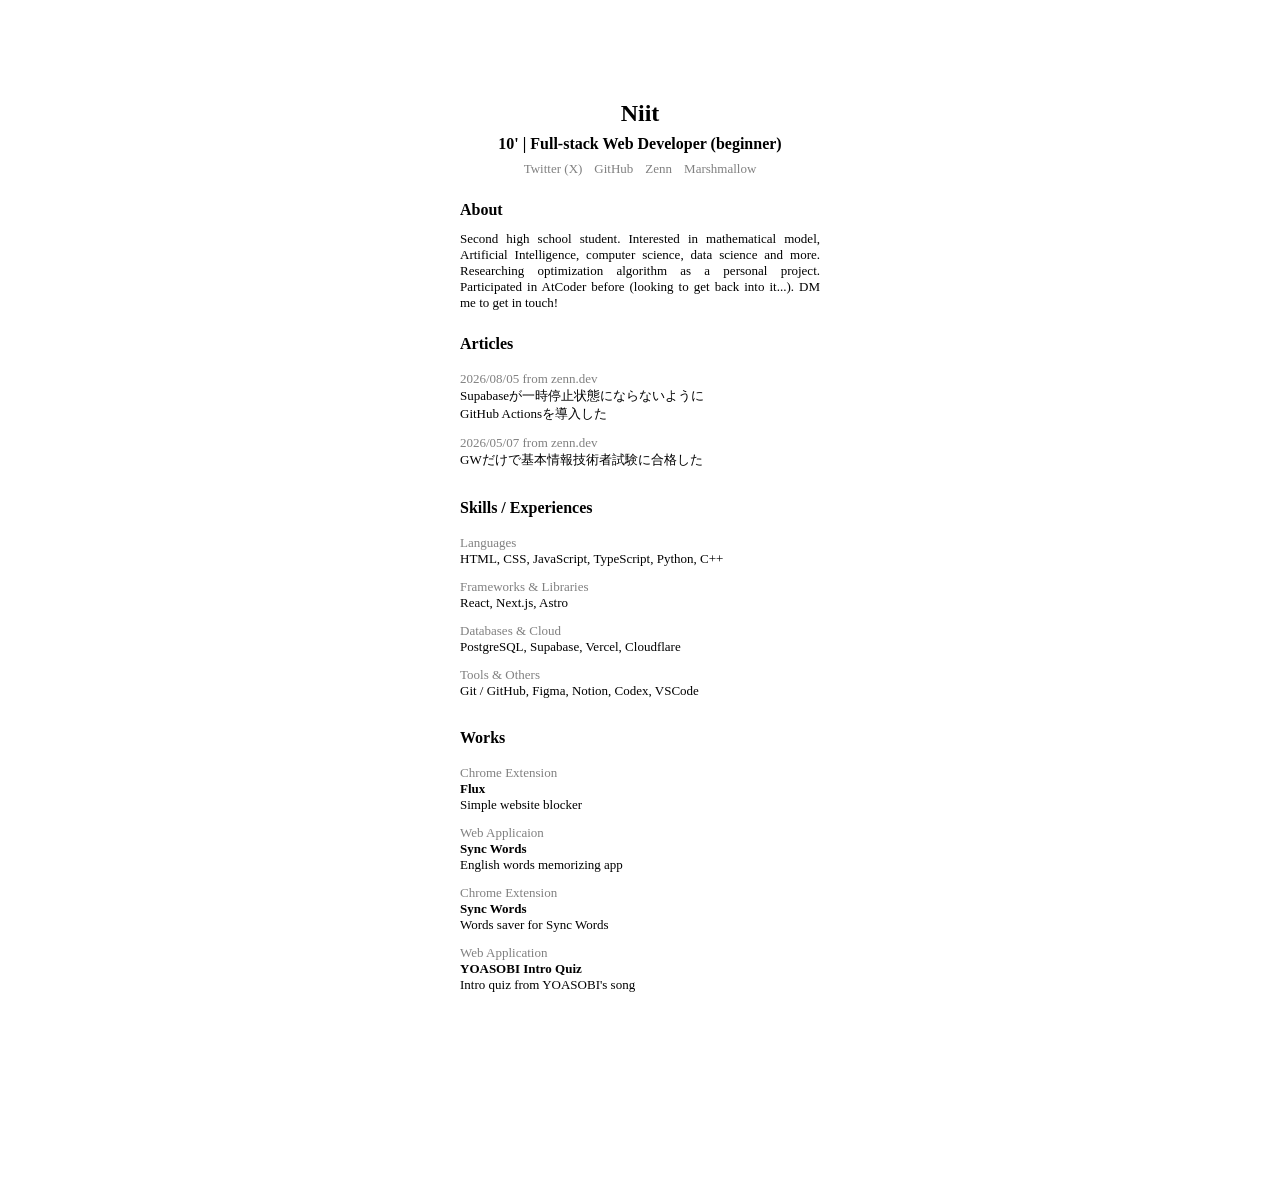
==== index.html @ b1760768 "260820" ====
<html>
  <head>
    <title>Niit</title>
    <link rel="stylesheet" href="style.css" />
  </head>
  <body>
    <header class="top">
      <h1>Niit</h1>
      <p><b>10' | Full-stack Web Developer (beginner)</b></p>
      <div class="links">
        <p><a href="https://x.com/Ni_devx">Twitter (X)</a></p>
        <p><a href="https://github.com/Ni-devx">GitHub</a></p>
        <p><a href="https://zenn.dev/ni_devx">Zenn</a></p>
        <p>
          <a href="https://marshmallow-qa.com/d8e3mbnfw29evbx">Marshmallow</a>
        </p>
      </div>
    </header>

    <section class="about">
      <h2>About</h2>
      <p>
        Second high school student. Interested in mathematical model, Artificial
        Intelligence, computer science, data science and more. Researching
        optimization algorithm as a personal project. Participated in AtCoder
        before (looking to get back into it...). DM me to get in touch!
      </p>
    </section>

    <section class="articles">
      <h2>Articles</h2>
      <a
        href="https://zenn.dev/ni_devx/articles/502c1e03f8a2c4"
        class="article"
      >
        <p class="date">2026/08/05 from zenn.dev</p>
        <p class="title">
          Supabaseが一時停止状態にならないように<br />GitHub Actionsを導入した
        </p>
      </a>
      <a
        href="https://zenn.dev/ni_devx/articles/502c1e03f8a2c4"
        class="article"
      >
        <p class="date">2026/05/07 from zenn.dev</p>
        <p class="title">GWだけで基本情報技術者試験に合格した</p>
      </a>
    </section>

    <section class="skills">
      <h2>Skills / Experiences</h2>
      <div class="group">
        <p class="kind">Languages</p>
        <p class="list">HTML, CSS, JavaScript, TypeScript, Python, C++</p>
      </div>
      <div class="group">
        <p class="kind">Frameworks & Libraries</p>
        <p class="list">React, Next.js, Astro</p>
      </div>
      <div class="group">
        <p class="kind">Databases & Cloud</p>
        <p class="list">PostgreSQL, Supabase, Vercel, Cloudflare</p>
      </div>
      <div class="group">
        <p class="kind">Tools & Others</p>
        <p class="list">Git / GitHub, Figma, Notion, Codex, VSCode</p>
      </div>
    </section>

    <section class="works">
      <h2>Works</h2>
      <a
        href="https://chromewebstore.google.com/detail/flux-web%E3%82%B5%E3%82%A4%E3%83%88%E3%83%96%E3%83%AD%E3%83%83%E3%82%AB%E3%83%BC/ndlfbinkebdphcjieniggbeohibpkbmc"
        class="work"
      >
        <p class="form">Chrome Extension</p>
        <p class="name">Flux</p>
        <p class="exp">Simple website blocker</p>
      </a>
      <a href="https://syncwords.vercel.app/" class="work">
        <p class="form">Web Applicaion</p>
        <p class="name">Sync Words</p>
        <p class="exp">English words memorizing app</p>
      </a>
      <a
        href="https://chromewebstore.google.com/detail/sync-words/hbjdbljjbemllpdoemiokimoojlpckkf?hl=ja"
        class="work"
      >
        <p class="form">Chrome Extension</p>
        <p class="name">Sync Words</p>
        <p class="exp">Words saver for Sync Words</p>
      </a>
      <a href="https://ni-devx.github.io/yoasobi-intro/" class="work">
        <p class="form">Web Application</p>
        <p class="name">YOASOBI Intro Quiz</p>
        <p class="exp">Intro quiz from YOASOBI's song</p>
      </a>
    </section>
    <footer></footer>
  </body>
</html>
---- style.css ----
body {
  font-family: "Hiragino Kaku Gothic ProN";
  margin: 0;
  width: 100%;
  max-width: 360px;
  margin: 0 auto;
}

h1 {
  margin: 8px;
  font-size: x-large;
}

p {
  margin: 8px;
}

.top {
  margin-top: 100px;
  text-align: center;
}

.lead p {
  font-size: small;
}

.links {
  display: flex;
  gap: 4px;
  font-size: small;
  justify-content: center;
}

.links p {
  margin: 0 4px;
}

a {
  text-decoration: none;
  color: gray;
}

.about p {
  margin: 0;
  font-size: small;
  text-align: justify;
}

h2 {
  font-size: medium;
  margin: 24px 0 12px 0;
}
p.title {
  color: black;
  margin: 0;
}
p.date {
  margin: 0;
  padding-top: 6px;
}
.article {
  display: block;
  font-size: small;
  padding-bottom: 6px;
}
.article:hover {
  background-color: rgb(247, 247, 247);
}

p.kind {
  margin: 0;
  font-size: small;
  color: gray;
  padding-top: 6px;
}

p.list {
  margin: 0;
  font-size: small;
  padding-bottom: 6px;
}

p.form {
  margin: 0;
  font-size: small;
  color: gray;
  padding-top: 6px;
}

p.name {
  margin: 0;
  font-size: small;
  font-weight: 600;
  color: black;
}

p.exp {
  margin: 0;
  font-size: small;
  color: black;
  padding-bottom: 6px;
}

.work {
  display: block;
}

.work:hover {
  background-color: rgb(247, 247, 247);
}

footer {
  margin-bottom: 200px;
}
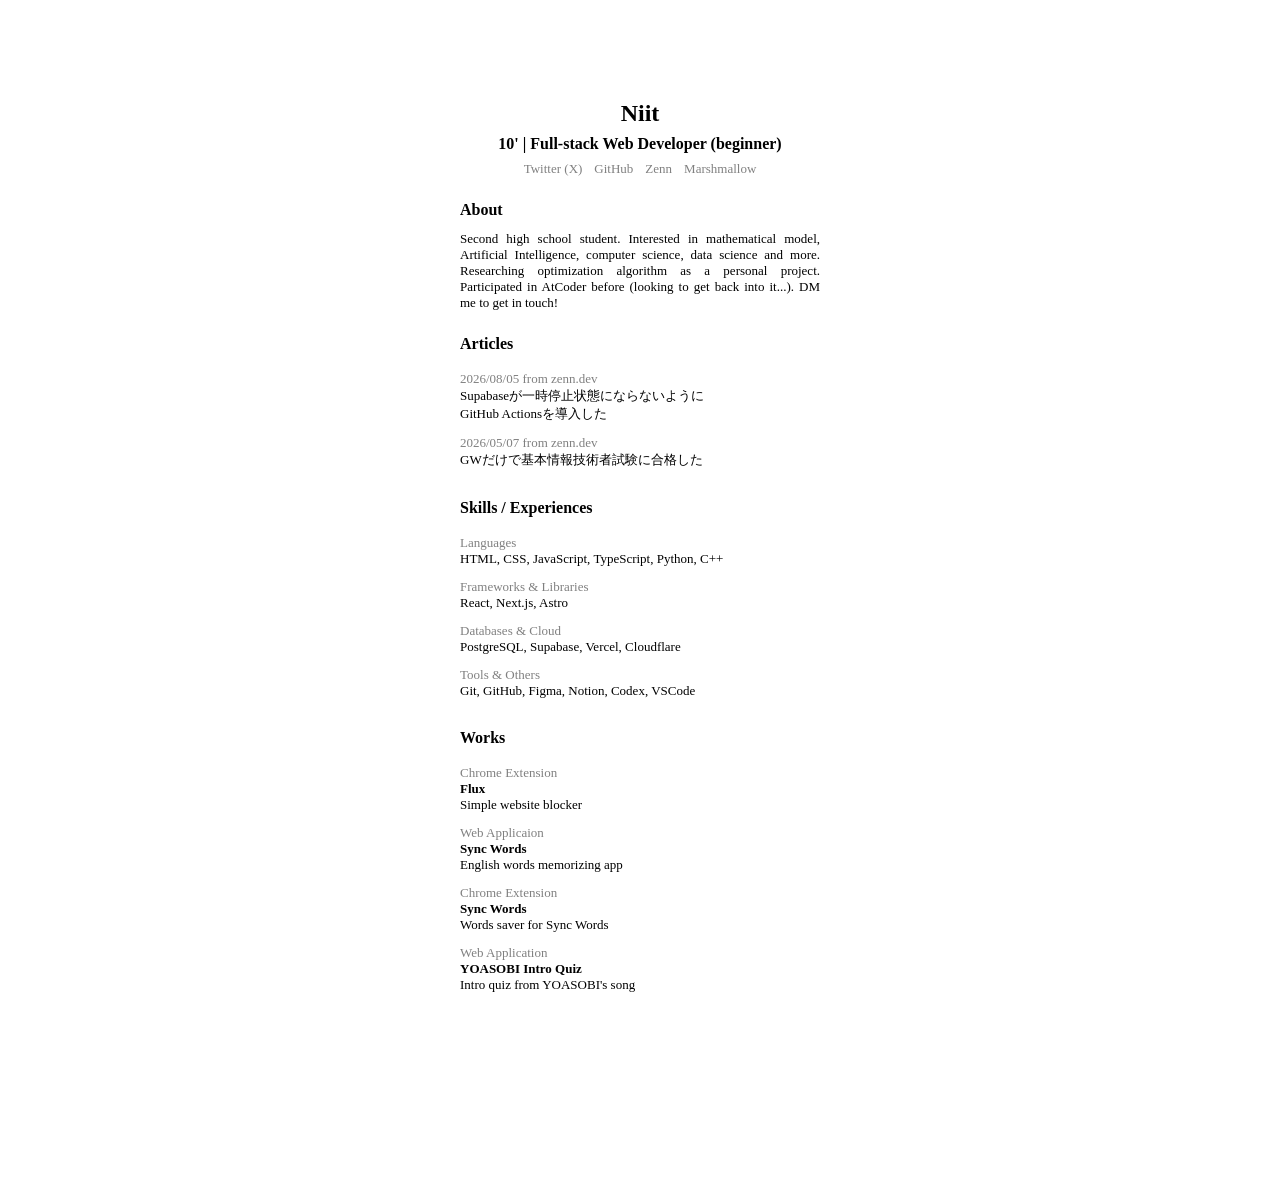
==== commit c03d798e: "260820-5" ====
--- a/index.html
+++ b/index.html
@@ -1,5 +1,7 @@
 <html>
   <head>
+    <meta charset="UTF-8" />
+    <meta name="viewport" content="width=device-width, initial-scale=1.0" />
     <title>Niit</title>
     <link rel="stylesheet" href="style.css" />
   </head>
@@ -30,7 +32,7 @@
     <section class="articles">
       <h2>Articles</h2>
       <a
-        href="https://zenn.dev/ni_devx/articles/502c1e03f8a2c4"
+        href="https://zenn.dev/ni_devx/articles/09f8537d0060f0"
         class="article"
       >
         <p class="date">2026/08/05 from zenn.dev</p>
@@ -63,7 +65,7 @@
       </div>
       <div class="group">
         <p class="kind">Tools & Others</p>
-        <p class="list">Git / GitHub, Figma, Notion, Codex, VSCode</p>
+        <p class="list">Git, GitHub, Figma, Notion, Codex, VSCode</p>
       </div>
     </section>
 
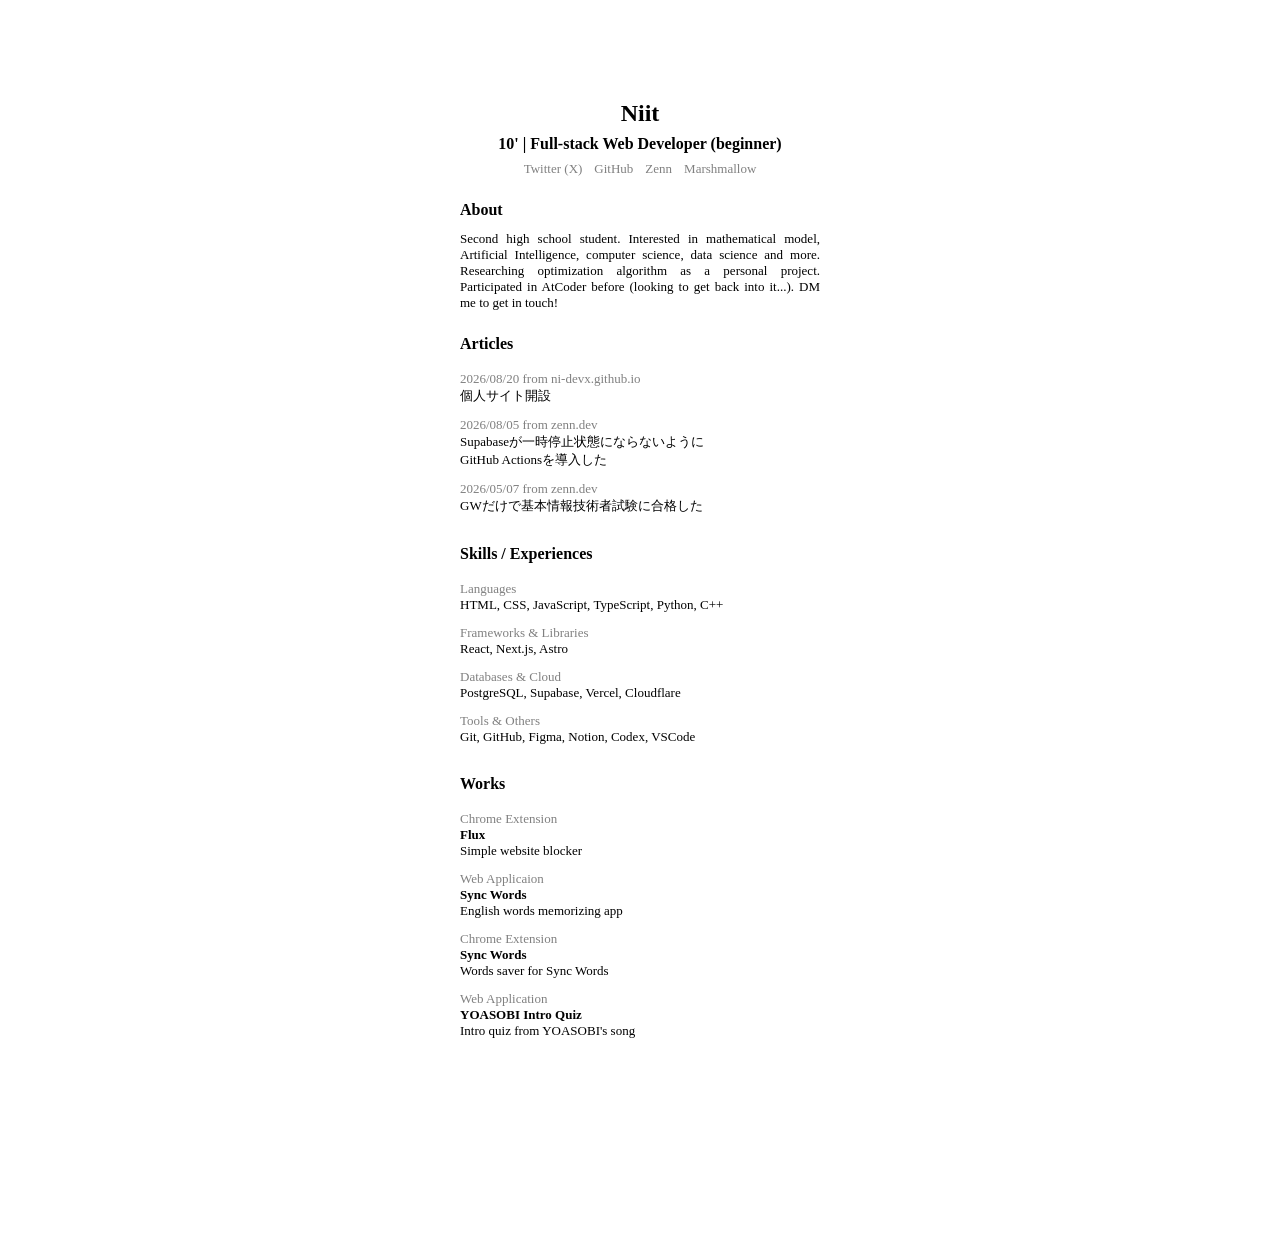
==== commit 5fe85635: "260820-6" ====
--- a/index.html
+++ b/index.html
@@ -31,6 +31,14 @@
 
     <section class="articles">
       <h2>Articles</h2>
+      <a
+        href="https://zenn.dev/ni_devx/articles/09f8537d0060f0"
+        class="article"
+      >
+        <p class="date">2026/08/20 from ni-devx.github.io</p>
+        <p class="title">個人サイト開設</p>
+      </a>
+
       <a
         href="https://zenn.dev/ni_devx/articles/09f8537d0060f0"
         class="article"
